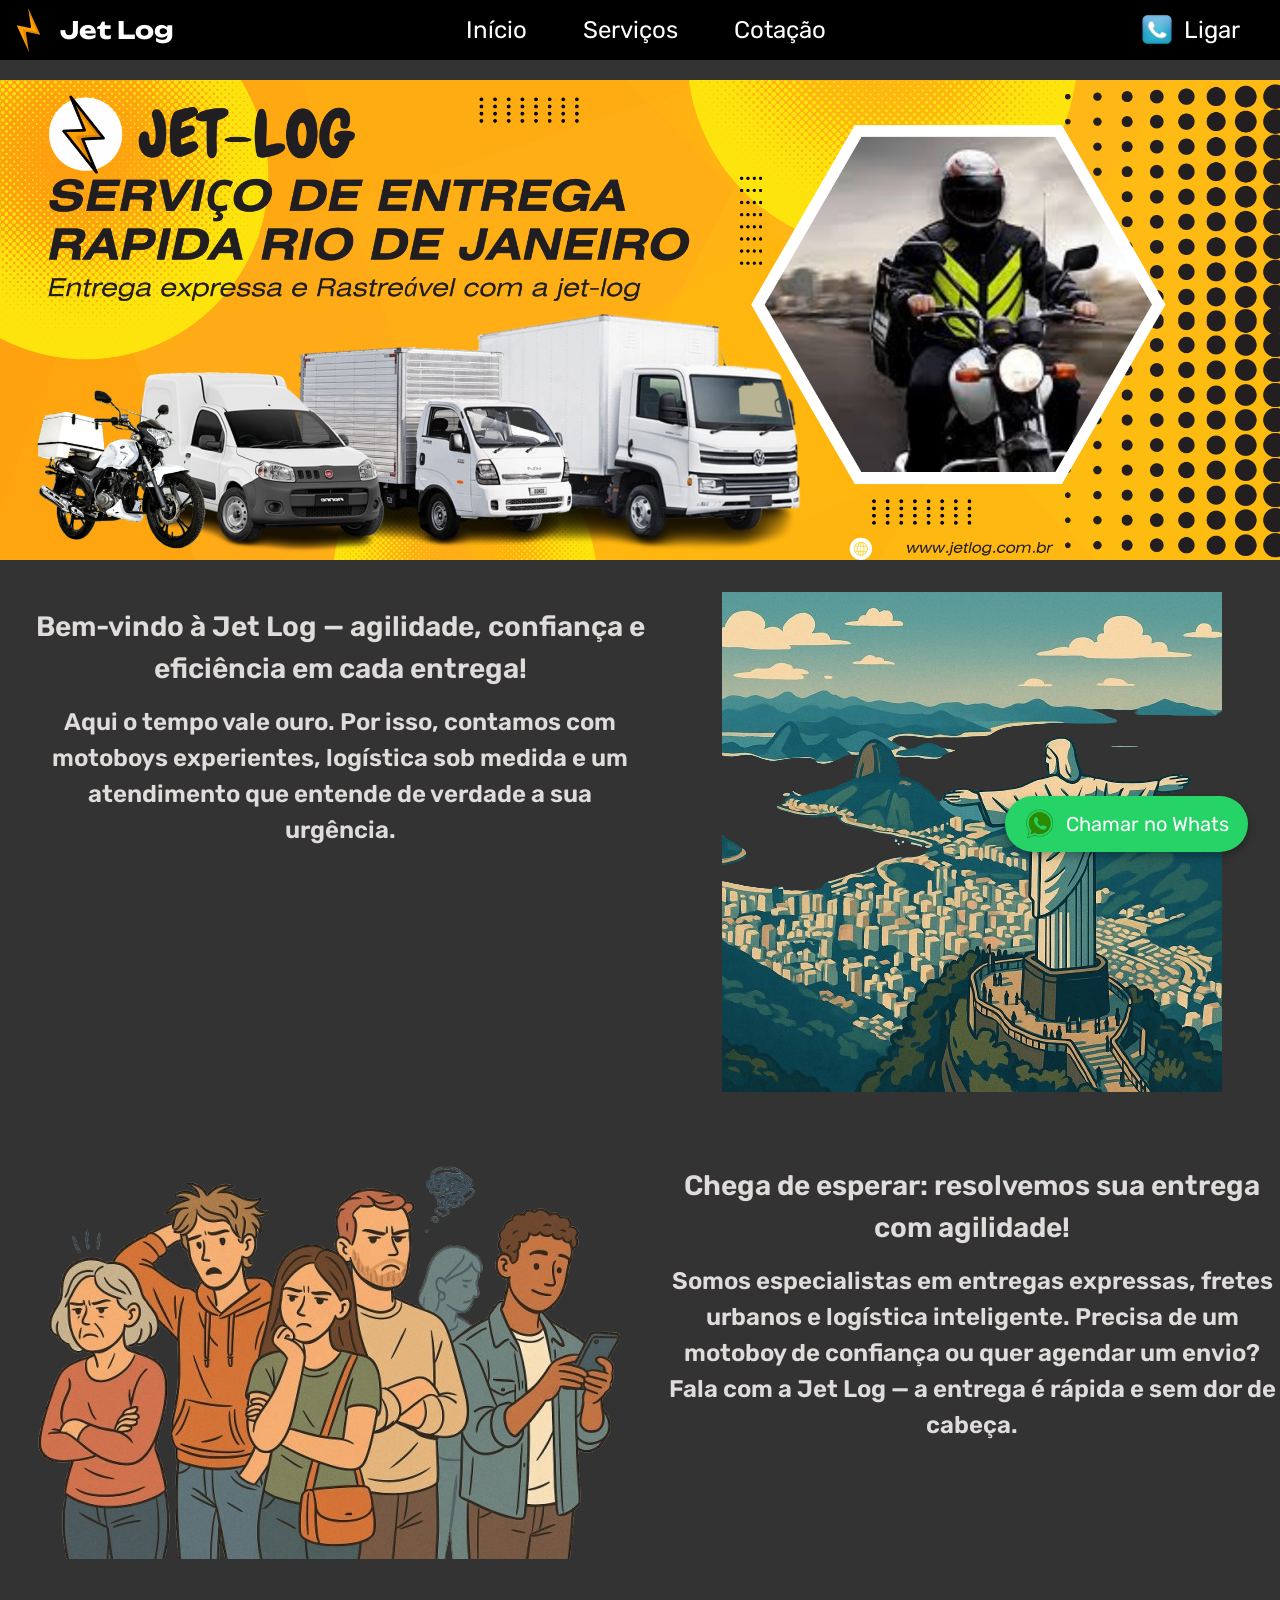
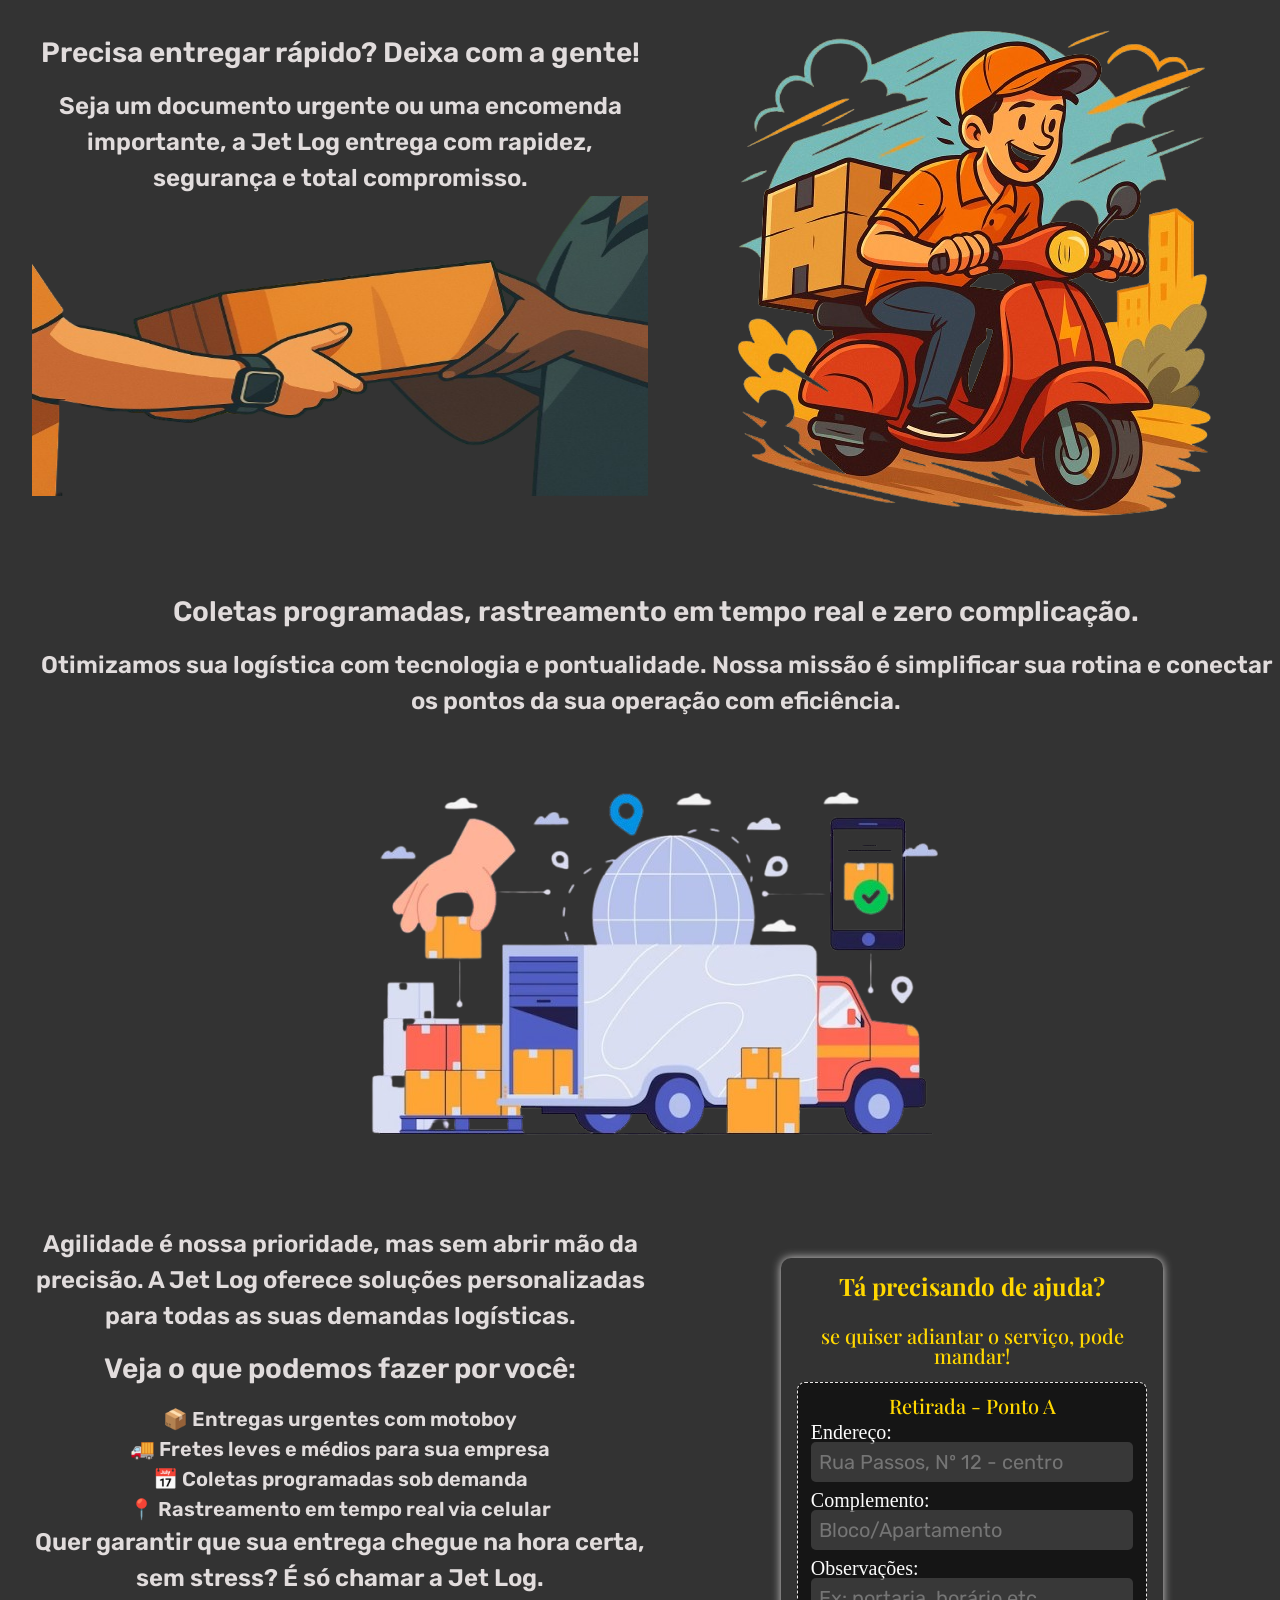
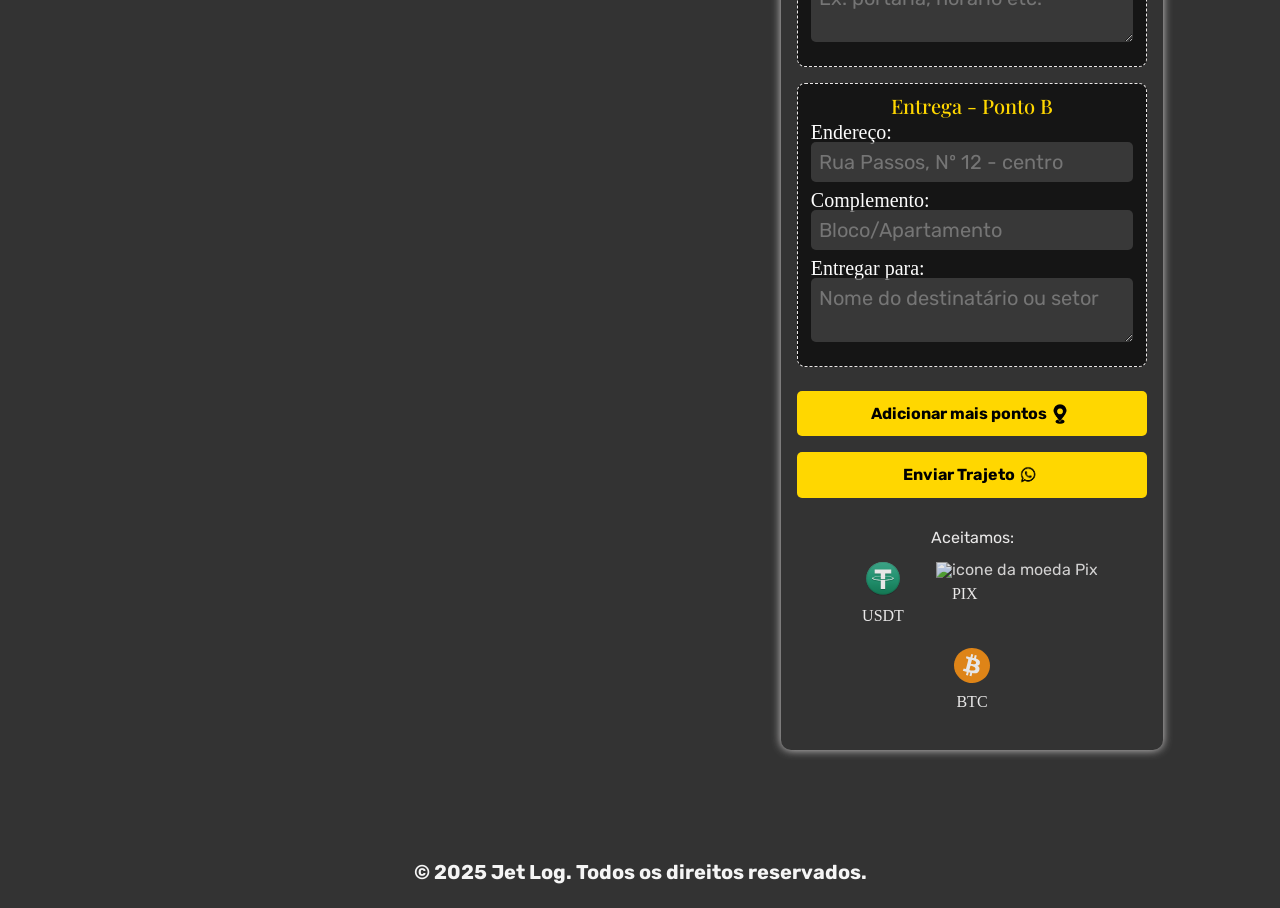
==== index.html @ f8abe3e3 "Primeiro commit do projeto Jetlog" ====
<!DOCTYPE html>
<html lang="pt-br">
<head>
    <!-- Meta tags essenciais -->
    <meta charset="UTF-8">
    <meta name="viewport" content="width=device-width, initial-scale=1.0">

    <meta name="description" content="Entregas rápidas com motoboys confiáveis no Rio. Jet Log é agilidade e eficiência para sua logística urbana.">

    
    <!-- Título da página -->
    <title>Jet Log – Entregas rápidas no Rio de Janeiro</title>

    <!-- Reset CSS para padronização -->
    <link rel="stylesheet" href="./styles/reset.css">

    <!-- Estilos principais -->
    <link rel="stylesheet" href="./styles/body.css">
    <link rel="stylesheet" href="./styles/header.css">
    <link rel="stylesheet" href="./styles/efeitos.css">
    <link rel="stylesheet" href="./styles/home.css">
    <link rel="stylesheet" href="./styles/cotacao.css">

    <!-- Fontes externas do Google Fonts -->
    <link href="https://fonts.googleapis.com/css2?family=Unbounded:wght@700&display=swap" rel="stylesheet">
    <link href="https://fonts.googleapis.com/css2?family=Rubik&display=swap" rel="stylesheet">
    <link href="https://fonts.googleapis.com/css2?family=Playfair+Display&display=swap" rel="stylesheet">
</head>
<body>

    <!-- Cabeçalho fixo -->
    <header class="container cabecalho slide-in-left">
        <!-- Ícone do menu mobile -->
        <div class="menu-icon" id="abrir-menu" aria-label="Abrir menu">
            <span class="bar"></span>
            <span class="bar"></span>
            <span class="bar"></span>
        </div>

        <!-- Logo centralizada -->
        <div class="div-logo-jet">
            <a href="index.html" class="logo-jet" aria-label="Página inicial da Jet Log">
                <img src="./img/icone-raio.svg" alt="Ícone de raio da Jet Log">
                Jet Log
            </a>
        </div>
        <!-- Menu de navegação -->
        <nav class="menu slide-in-top" aria-label="Menu principal">
            <div class="menu-centro">
                <a href="index.html" class="link">Início</a>
                <a href="#bloco-2" class="link">Serviços</a>
                <a href="#enderecos" class="link">Cotação</a>
            </div>
            <div class="menu-direita">
                <a href="tel:+5511999999999" target="_blank" rel="noopener noreferrer" aria-label="Ligar para Jet Log">
                    <img src="./img/icone-telefone.png" alt="Ícone de telefone"><label>Ligar</label>
                </a>
                <span>Ligar</span>
            </div>
        </nav>

    </header>

    <!-- Banner do topo -->
    <div class="banner-topo slide-in-right">
        <img src="./img/banner.jpg" alt="Banner promocional da Jet Log com imagem de transporte rápido">
    </div>

    <!-- Botão fixo do WhatsApp -->
    <div class="botao-whatsapp-fixo">
        <a href="https://wa.me/5511999999999?text=Olá%2C%20gostaria%20de%20solicitar%20uma%20entrega!" target="_blank" rel="noopener noreferrer" aria-label="Chamar Jet Log no WhatsApp">
            <img src="./img/icone-whatsapp.png" alt="Ícone do WhatsApp">
            <span>Chamar no Whats</span>
        </a>
    </div>

    <!-- Conteúdo principal -->
    <main id="conteudo-principal" aria-live="polite">
        <!-- Bloco 1 – Apresentação -->
    <div class="bloco" id="bloco-1">
        <div class="bloco-texto slide-in-bottom" id="bloco-1-texto">
            <h2>Bem-vindo à <strong>Jet Log</strong> — agilidade, confiança e eficiência em cada entrega!</h2>
            <p>
                Aqui o tempo vale ouro. Por isso, contamos com <strong>motoboys experientes</strong>, 
                <strong>logística sob medida</strong> e um atendimento que entende de verdade a sua urgência.
            </p>
        </div>
        <div class="bloco-img" id="bloco-1-img">
            <img src="./img/rj-desenho.png" alt="Ilustração do Cristo Redentor representando o Rio de Janeiro">
        </div>
    </div>

    <!-- Bloco 2 – O que fazemos -->
    <div class="bloco" id="bloco-2">
        <div class="bloco-img slide-in-right" id="bloco-2-img">
            <img src="./img/fila.png" alt="Fila de pessoas aborrecidas esperando atendimento">
        </div>
        <div class="bloco-texto" id="bloco-2-texto">
            <h2>Chega de esperar: resolvemos sua entrega com agilidade!</h2>
            <p>
                Somos especialistas em <strong>entregas expressas</strong>, <strong>fretes urbanos</strong> 
                e <strong>logística inteligente</strong>. Precisa de um motoboy de confiança ou quer agendar um envio? 
                Fala com a Jet Log — a entrega é rápida e sem dor de cabeça.
            </p>
        </div>
    </div>

    <!-- Bloco 3 – Propósito -->
    <div class="bloco" id="bloco-3">
        <div class="bloco-texto" id="bloco-3-texto">
            <h2>Precisa entregar rápido? Deixa com a gente!</h2>
            <p>
                Seja um documento urgente ou uma encomenda importante, 
                a <strong>Jet Log</strong> entrega com <strong>rapidez</strong>, <strong>segurança</strong> e total compromisso.
            </p>
            <img src="./img/entrega-pacote.png" alt="Motoboy pegando um pacote" id="pacote-na-mao">
        </div>
        <div class="bloco-img" id="bloco-3-img">    
            <img src="./img/motoboy-em-acao.png" alt="Entregador da Jet Log em ação">
        </div>
    </div>

    <!-- Bloco 4 – Recursos -->
    <div class="bloco" id="bloco-4">
        <div class="bloco-texto" id="bloco-4-texto">
            <h2>
                Coletas programadas, rastreamento em tempo real e zero complicação.
            </h2>
            <p>
                Otimizamos sua logística com tecnologia e pontualidade. 
                Nossa missão é simplificar sua rotina e conectar os pontos da sua operação com eficiência.
            </p>
        </div>
        <div class="bloco-img" id="bloco-4-img">
            <img src="./img/desenho-caminhao.png" alt="caminhao sendo abastecido com cargas">
        </div>
    </div>

    <!-- Bloco 5 – Lista de serviços -->
    <div class="bloco" id="bloco-5">
        <div class="bloco-texto" id="bloco-5-texto">
        <p>
            Agilidade é nossa prioridade, mas sem abrir mão da precisão. 
            A Jet Log oferece soluções personalizadas para todas as suas demandas logísticas.
        </p>
        <h2>Veja o que podemos fazer por você:</h2>
        <ul>
            <li>📦 Entregas urgentes com motoboy</li>
            <li>🚚 Fretes leves e médios para sua empresa</li>
            <li>📅 Coletas programadas sob demanda</li>
            <li>📍 Rastreamento em tempo real via celular</li>
        </ul>
        <p>
            Quer garantir que sua entrega chegue na hora certa, sem stress? É só chamar a Jet Log.
        </p>
        </div>
        
        <!-- conteúdo via JS -->
        <div id="lista-de-entregas"></div>
        
    </main>

    <!-- Rodapé -->
    <footer class="rodape">
        <p id="rodape-texto">&copy; 2025 Jet Log. Todos os direitos reservados.</p>
    </footer>

    <!-- Script para navegação dinâmica -->
    <script defer src="./scripts/navegacao.js"></script>
    <script defer src="./scripts/criarPonto.js"></script>


</body>
</html>
---- styles/body.css ----
/* 
  === VARIÁVEIS DE FONTE ===
  Fontes principais do site, definidas no :root para reutilização
*/
:root {
  --fonte-texto: 'Rubik', sans-serif;
  --fonte-titulo: 'Playfair Display', serif;
  --fonte-logo: 'Unbounded', sans-serif;
  --amarelo-ouro: #FFD700;

  /* Fontes baseadas na escala do projeto */
  --fs-pequeno: 1rem;        /* 16px */
  --fs-normal: 1.25rem;      /* 20px */
  --fs-grande: 1.5rem;       /* 24px */
  --fs-grande2: 1.75rem;     /* 28px */
  --fs-titulo: 2.5rem;       /* 40px */
}


/* 
  === LAYOUT BASE ===
  Estilo global aplicado ao corpo da página
*/
html, body {
  display: block;
  background-color: #333;
  margin: 0;
  padding: 0;
  font-family: var(--fonte-texto);
  min-height: 100vh; /* garante altura total da tela */
}


/* 
  === BANNER TOPO ===
  Imagem com espaçamento e redimensionamento responsivo
*/
.banner-topo {
  display: block;
  margin-top: 60px;
}

.banner-topo img {
  width: 100vw;
  height: auto;
  max-height: 80vh;
  object-fit: cover;
  object-position: center;
  display: block; /* evita espaço em branco embaixo da imagem */
}


/* 
  === BOTÃO WHATSAPP FIXO ===
  Estilo do botão flutuante para contato via WhatsApp
*/
.botao-whatsapp-fixo {
  position: fixed;
  bottom: 3em;
  right: 2em;
  background-color: #25D366;
  padding: 0.8em 1.2em;
  border-radius: 50px;
  display: flex;
  align-items: center;
  gap: 0.5em;
  z-index: 2;
  box-shadow: 0 4px 8px rgba(0,0,0,0.3);
  transition: background-color 0.3s ease, transform 0.3s ease;
}

.botao-whatsapp-fixo a {
  color: white;
  text-decoration: none;
  font-family: var(--fonte-texto);
  font-size: var(--fs-normal);
  display: flex;
  align-items: center;
}

.botao-whatsapp-fixo img {
  width: 30px;
  height: 30px;
}

.botao-whatsapp-fixo span {
  margin-left: 0.7rem;
}

.botao-whatsapp-fixo:hover {
  background-color: #000000;
  transform: scale(1.05);
}

.botao-whatsapp-fixo a:hover {
  color: var(--amarelo-ouro);
}


/* 
  === CONTEÚDO PRINCIPAL ===
  Cresce pra ocupar o espaço entre header e footer
*/
#conteudo-principal {
  padding: 0 1em;
}


/* 
  === RODAPÉ ===
  Estilo básico do rodapé da página
*/
#rodape-texto {
  text-align: center;
  font-size: var(--fs-normal);
  margin: 2%;
  color: #f5f5f5;
  font-weight: bold;
}


/* 
  === MEDIA QUERIES ===
  Ajustes de layout para tamanhos maiores
*/

/* Tablet: ajustes de ícone de contato */
@media (min-width: 710px) {


  .botao-contato {
    background-color: rgba(75, 75, 75, 0.1);
  }

  .botao-contato img {
    width: 40px;
    height: 40px;
  }

  .banner-topo {
    margin: 5rem 0 1rem 0;
  }

  .banner-topo img {
    width: 100vw;
  }
  
}
---- styles/header.css ----
/* ============================================
   CABEÇALHO FIXO (versão mobile / base)
============================================ */
.cabecalho {
  position: fixed;                    
  top: 0;
  width: 100%;
  background-color: rgba(0, 0, 0, 1); 
  z-index: 2;                         
  padding: 0.76em;
  display: flex;
  justify-content: space-between;
  align-items: center;
}

/* --------------------------------------------
   LOGO CENTRALIZADA NO MOBILE
-------------------------------------------- */
.div-logo-jet {
  position: absolute;
  left: 50%;
  transform: translateX(-50%);
}

.logo-jet {
  position: relative;
  display: flex;
  align-items: center;
  color: white;
  font-weight: bold;
  font-size: var(--fs-grande);
  text-decoration: none;
  font-family: var(--fonte-logo);
}

.logo-jet img {
  width: clamp(40px, 8vw, 60px); /* Responsivo */
  height: auto;
}

/* --------------------------------------------
   ÍCONE HAMBÚRGUER (menu mobile)
-------------------------------------------- */
.menu-icon {
  display: flex;
  flex-direction: column;
  justify-content: center;
  gap: 5px;
  width: 30px;
  height: 25px;
  cursor: pointer;
  color: white;
}

.menu-icon .bar {
  width: 100%;
  height: 3px;
  background-color: white;
  border-radius: 2px;
  transition: all 0.4s ease-in-out;
  transform-origin: center; /* Suaviza rotação */
}

/* Animação do ícone para "X" */
.menu-icon.ativo .bar:nth-child(1) {
  transform: rotate(45deg) translateY(6px);
}
.menu-icon.ativo .bar:nth-child(2) {
  opacity: 0;
}
.menu-icon.ativo .bar:nth-child(3) {
  transform: rotate(-45deg) translateY(-6px);
}

/* --------------------------------------------
   MENU MOBILE (deslizante)
-------------------------------------------- */
.menu {
  display: none;
  flex-direction: column;
  background-color: rgba(0, 0, 0, 0.9);
  position: absolute;
  top: 100%;
  left: 0;
  width: 100%;
}

.menu.ativo {
  display: flex;
}

.menu a {
  display: block;
  padding: 0.75em;
  color: white;
  text-decoration: none;
  font-size: var(--fs-grande);
  transition: background-color 0.3s ease;
}

.menu a:hover {
  background-color: #333;
  border-radius: 20px;
  color: var(--amarelo-ouro);
}

/* === BOTÃO LIGAR (NO HEADER) === */
.menu-direita a {
  display: flex;
  align-items: center;
  padding: 0.75em;
  color: white;
  text-decoration: none;
  font-size: var(--fs-grande);
  border-radius: 20px;
  transition: background-color 0.3s ease, color 0.3s ease;
  gap: 0.5em; /* Espaço entre ícone e texto */

}

/* Ícone dentro do botão */
.menu-direita a img {
  width: 1.25em;
  height: 1.25em;
  flex-shrink: 0;
}

/* Texto (Ligar) */
.menu-direita label {
  font-size: inherit;
  color: inherit;
  margin: 0;
  padding: 0;
}

/* Efeito ao passar o mouse (mesmo que os outros) */
.menu-direita a:hover {
  font-weight: bold;
  background-color: #333;
  color: var(--amarelo-ouro);
}

/* Texto 'Ligar' oculto visualmente, mas acessível para leitores de tela */
.menu-direita span {
  position: absolute;
  width: 1px;
  height: 1px;
  padding: 0;
  overflow: hidden;
  clip: rect(0, 0, 0, 0);
  white-space: nowrap;
  border: 0;
}

/* =================================================================
   RESPONSIVO: TABLET (a partir de 712px)
================================================================= */
@media (min-width: 712px) {
  .cabecalho {
    padding: 0;
    flex-direction: row-reverse;
    align-items: center;
  }

  .div-logo-jet {
    position: static;
    transform: none;
    order: 1;
    margin-right: auto;
    animation: logo-esquerda 0.6s ease forwards;
  }

  .menu {
    display: flex;
    flex-direction: row;
    background-color: transparent;
    align-items: center;
    position: static;
    top: auto;
    left: auto;
    width: auto;
    flex: 1;
  }

  .menu-centro,
  .menu-direita {
    display: flex;
    padding: 0;
    margin: 0;
    gap: 0.5em; /* Espaçamento entre links */
  }

  .menu-centro {
    margin: 0 auto;
    animation: slide-links-centro 0.6s ease forwards;
  }

  .menu-direita {
    margin-right: 1em;
    animation: slide-links-direita 0.6s ease forwards;
  }

  .menu a {
    padding: 0.5em 1em;
  }

  .menu a:hover {
    background-color: #222;
  }

  .menu-icon {
    display: none;
  }
}
---- styles/efeitos.css ----
/* Efeito deslizando de cima */
@keyframes slidein-top {
  from {
      transform: translateY(-100%);
      opacity: 0;
  }
  to {
      transform: translateY(0%);
      opacity: 1;
  }
}

.slide-in-top {
  animation: slidein-top 0.4s ease forwards;
}

/* De baixo */
@keyframes slidein-bottom {
  from {
      transform: translateY(100%);
      opacity: 0;
  }
  to {
      transform: translateY(0%);
      opacity: 1;
  }
}

.slide-in-bottom {
  animation: slidein-bottom 0.4s ease forwards;
}

/* Da esquerda */
@keyframes slidein-left {
  from {
      transform: translateX(-100%);
      opacity: 0;
  }
  to {
      transform: translateX(0%);
      opacity: 1;
  }
}

.slide-in-left {
  animation: slidein-left 0.4s ease forwards;
}

/* Da direita */
@keyframes slidein-right {
  from {
      transform: translateX(100%);
      opacity: 0;
  }
  to {
      transform: translateX(0%);
      opacity: 1;
  }
}

.slide-in-right {
  animation: slidein-right 0.4s ease forwards;
}

/* Delay */
.slide-in-delay {
  animation-delay: 0.6s;
}

@media (min-width: 1024px) {
  /* Redefinindo a animação slide-in-right no desktop */
  .slide-in-right {
    animation-name: slidein-top; /* Vem de cima no desktop */
  }

  /* Redefinindo a animação slide-in-left no desktop */
  .slide-in-left {
    animation-name: slidein-bottom; /* Vem de baixo no desktop */
  }

  /* Redefinindo a animação slide-in-top no desktop */
  .slide-in-top {
    animation-name: slidein-left; /* Vem da esquerda no desktop */
  }

  /* Redefinindo a animação slide-in-bottom no desktop */
  .slide-in-bottom {
    animation-name: slidein-right; /* Vem da direita no desktop */
  }

  /* Caso queira aumentar o tempo no desktop */
  .slide-in-right,
  .slide-in-left,
  .slide-in-top,
  .slide-in-bottom {
    animation-duration: 0.6s;
  }
}
---- styles/home.css ----
/* Define o main como flex container em coluna */
main {
  display: flex;
  flex-direction: column;
  margin-bottom: 5%;
}

img {
  max-width: 100%;
}

.bloco {
  margin: 1rem;
}

.bloco-texto {
  text-align: center;
  color: #e1dcdc;
  font-family: var(--fonte-texto);
  line-height: 1.5;
  font-weight: 600;
}

.bloco-texto h2 {
  font-size: var(--fs-normal);
  margin: 0.5em 0;
}

.bloco-texto p {
  font-size: var(--fs-pequeno);
}

#bloco-5-texto li {
  font-size: var(--fs-pequeno);
}

/* Garante espaçamento entre texto e imagem de cada bloco */
[id^="bloco-"][id$="-texto"],
[id^="bloco-"][id$="-img"] {
  margin-bottom: 1.5rem;
}

/* Inverte ordem do bloco 3 no mobile */
#bloco-3-texto {
  display: flex;
  flex-direction: column-reverse;
}

/* ----- RESPONSIVO: a partir de 612px ----- */
@media (min-width: 612px) {
  .bloco-texto h2 {
    font-size: var(--fs-grande);
  }

  .bloco-texto p {
    font-size: var(--fs-normal);
  }

  #bloco-5-texto li {
    font-size: var(--fs-normal);
  }

  /* Blocos se tornam grid com 2 colunas */
  .bloco {
    display: grid;
    grid-template-columns: 1fr 1fr;
    gap: 1rem;
    border-radius: 0.5rem;
    width: 100%;
  }

  .bloco-texto, .bloco-img {
    width: 100%;
  }

  .bloco-img {
    width: 100%;
    height: auto;
    object-fit: contain;
    text-align: center;
  }

  /* No desktop, bloco 3 volta ordem normal */
  #bloco-3-texto {
    display: flex;
    flex-direction: column;
  }

  #bloco-3-texto img {
    height: 300px;
  }

  #bloco-4 {
    display: flex;
    flex-direction: column;
  }

  /* Centraliza a lista de entregas */
  #lista-de-entregas {
    display: flex;
    justify-content: center;
    padding: 2rem;
  }
}

/* ----- RESPONSIVO: a partir de 870px ----- */
@media (min-width: 870px) {
  .bloco-texto h2 {
    font-size: var(--fs-grande2);
  }

  .bloco-texto p {
    font-size: var(--fs-grande);
  }
}

/* ----- RESPONSIVO: a partir de 1440px ----- */
@media (min-width: 1440px) {
  .bloco-texto h2 {
    font-size: var(--fs-titulo);
  }

  .bloco-texto p {
    font-size: var(--fs-grande2);
  }

  #bloco-5-texto li {
    font-size: var(--fs-grande);
    padding: 5px;
  }
}
---- styles/cotacao.css ----
/* ------------------------------
   FORMULÁRIO DE ENTREGA
------------------------------ */

.formulario-entrega {
  padding: 1rem ;
  gap: 0.5em;
  border-radius: 10px;
  box-shadow: 0 0 10px rgb(212, 210, 210);
  font-family: var(--fonte-texto);
  max-width: 350px; /* Limita a largura */


}

.formulario-entrega h2 {
text-align: center;
font-size: var(--fs-grande);
margin-bottom: 0.5em;
font-family: var(--fonte-titulo);
font-weight: 700;
color: var(--amarelo-ouro);
}


.formulario-entrega h3 {
  font-size: var(--fs-normal);
  text-align: center;
  font-weight: 500;
  margin-bottom: 0.3em;
  font-family: var(--fonte-titulo, 'Franklin Gothic Medium', 'Arial Narrow', Arial, sans-serif);
  color: var(--amarelo-ouro); 
}

.formulario-entrega label {
  display: flex;
  font-family: 'Times New Roman', Times, serif;
  color: #fcfcfc;
  font-size: var(--fs-normal);
  
}

/* Estilo dos inputs do formulário */
input, textarea {
  width: 100%;
  max-width: 350px; /* Limita a largura mesmo com width: 100% */
  padding: 0.4em;
  margin-bottom: 0.4em;
  border-radius: 5px;
  border: none;
  font-size: var(--fs-normal);
  font-family: var(--fonte-texto);
  box-sizing: border-box;
  background-color: #4d4c4ca5;
  color: rgb(0, 0, 0);
  transition: 0.2s ease;

}

input:focus, textarea:focus {
  outline: 2px solid var(--amarelo-ouro);
  background-color: #242424cf;
}

/* Estilo dos botões do formulário */
.botoes-form {
  display: flex;
  flex-direction: column;
  gap: 1em;
  margin-top: 1.5em;
}


.botoes-form button img {
  height: 26px; /* Tamanho mais proporcional ao texto */
  width: auto;
}

/* Estilo geral dos botões */
button {
  display: flex;
  justify-content: center;
  flex-direction: row-reverse;
  align-items: center;
  padding: 0.6em 0.8em;
  max-width: 350px; /* Limita a largura mesmo com width: 100% */
  border: none;
  border-radius: 5px;
  font-weight: bold;
  font-family: var(--fonte-texto);
  font-size: var(--fs-pequeno);
  cursor: pointer;
  background-color: var(--amarelo-ouro);
  color: #000;
  transition: background-color 0.3s ease, transform 0.2s ease;
}

button:hover {
  background-color: #e6c200;
  transform: translateY(-2px);
}

/* Botão de remover ponto */
.remover-ponto {
  background-color: #ff4d4d;
  color: white;
  margin-top: 1em;
  font-size: var(--fs-pequeno);
}

.remover-ponto:hover {
  background-color: #e03e3e;
  transform: translateY(-2px);
}

/* Agrupamento de cada ponto extra */
.ponto-a, .ponto-b, .ponto-extra {
  margin-top: 1em;
  padding: 0.8em;
  background-color: rgba(5, 5, 5, 0.644);
  border: 1.5px dashed #eae7e7;
  border-radius: 8px;
  max-width: 350px;
  
}


/* ------------------------------
 FORMAS DE PAGAMENTO
------------------------------ */

.formas-pagamento {
  margin-top: 2em;
  text-align: center;
  color: #e9e8e8;
  font-family: var(--fonte-texto);
  font-size: var(--fs-pequeno);
}

/* Container dos ícones de pagamento */
.icones-pagamento {
  display: flex;
  justify-content: center;
  gap: 1em;
  margin: 1em;
  flex-wrap: wrap; /* Permite quebrar linha se necessário */
}

.icones-pagamento label {
  color: #e9e8e8;
  font-size: var(--fs-pequeno);
  margin: 0.5em 1em;
}

/* Estilo individual dos ícones */
.icones-pagamento img {
  width: 2.2em;
  height: auto;
  transition: transform 0.2s ease;
  filter: brightness(0.9);
}

/* Efeito hover nos ícones de pagamento */
.icones-pagamento img:hover {
  transform: scale(1.1);
  filter: brightness(1.1);
}
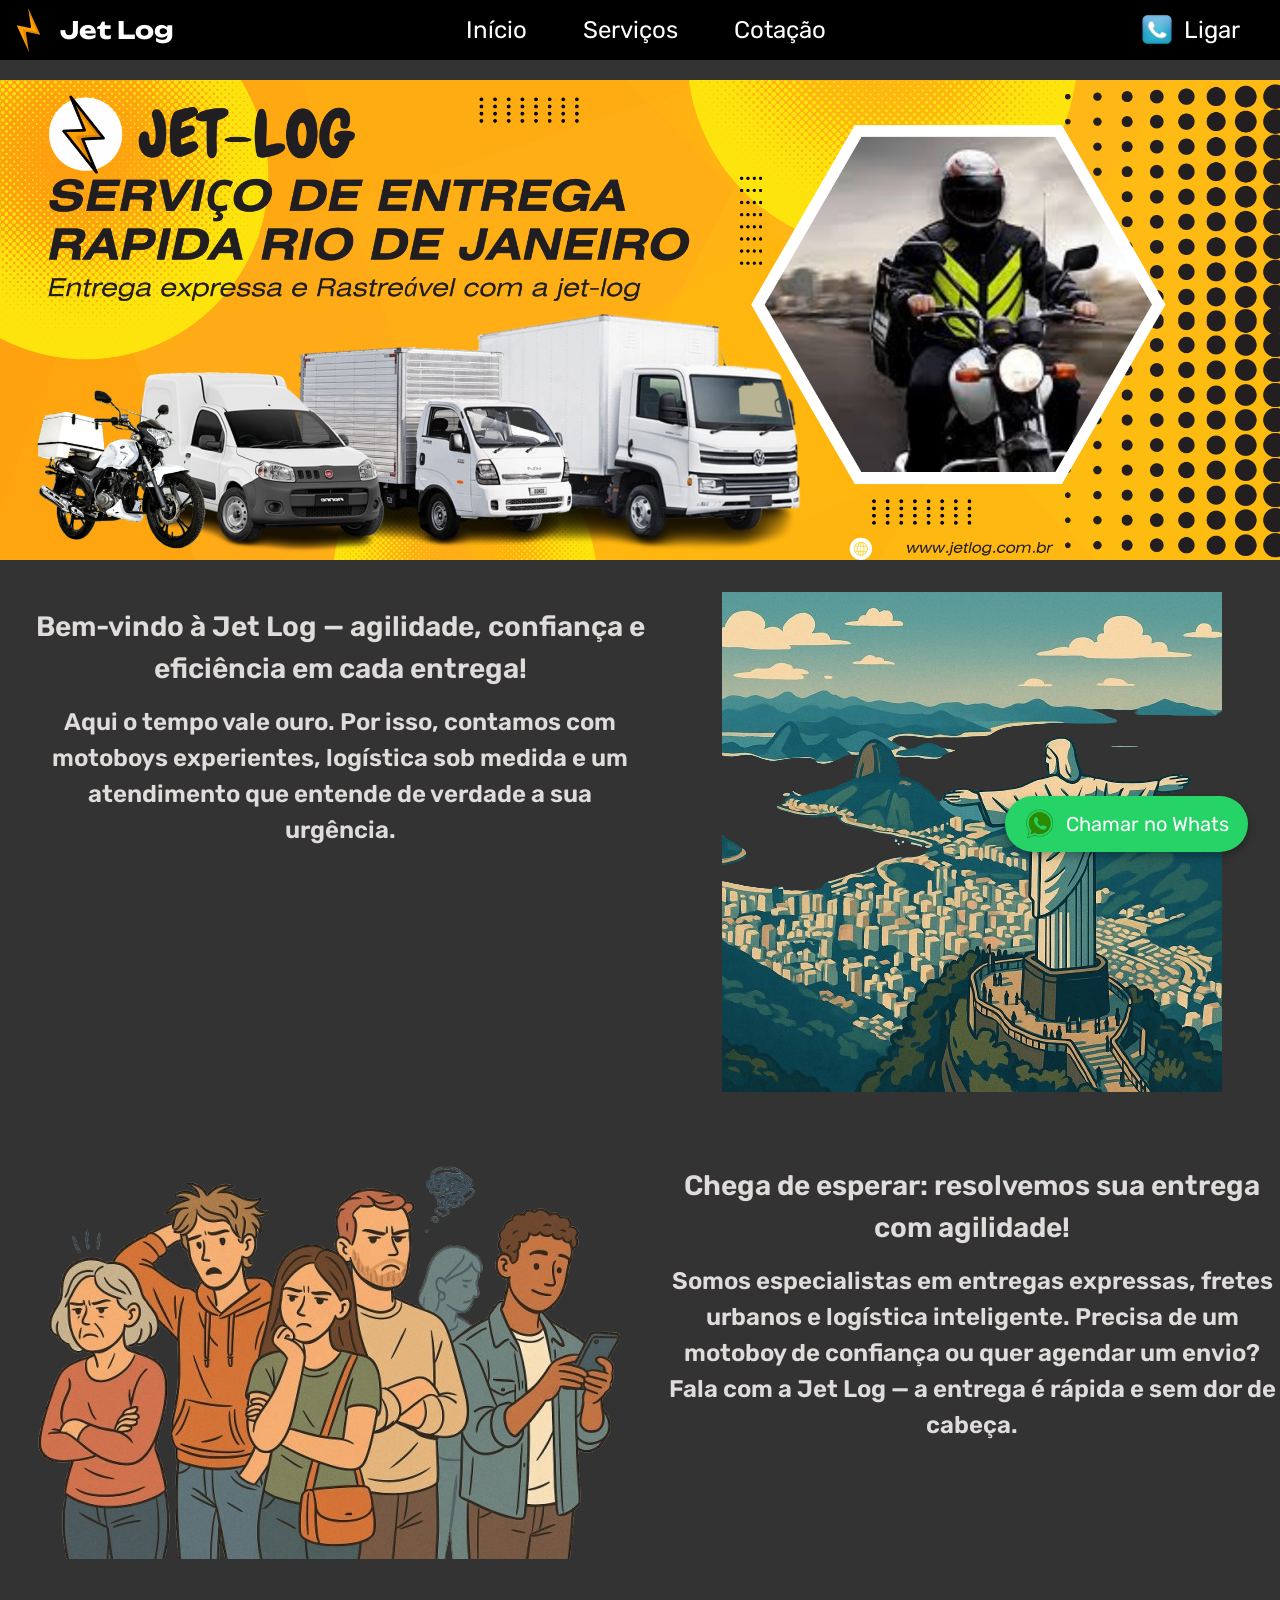
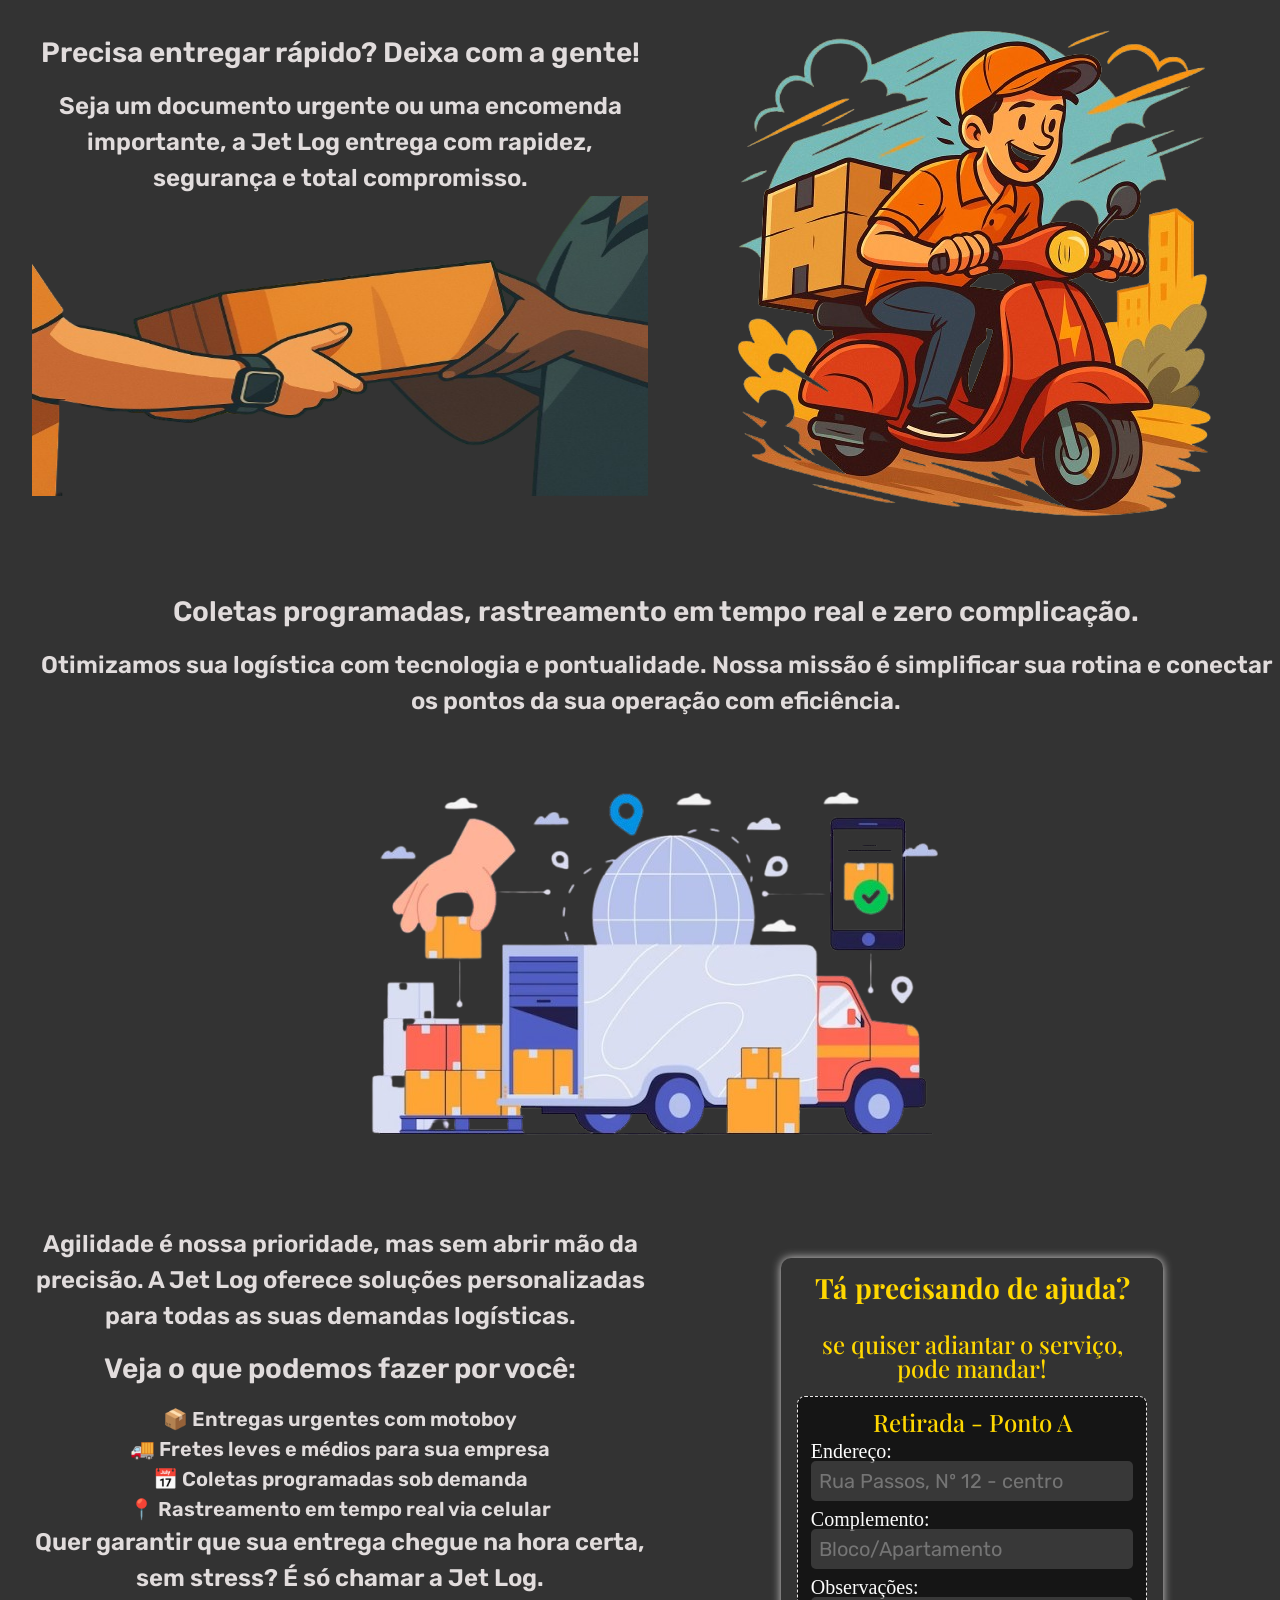
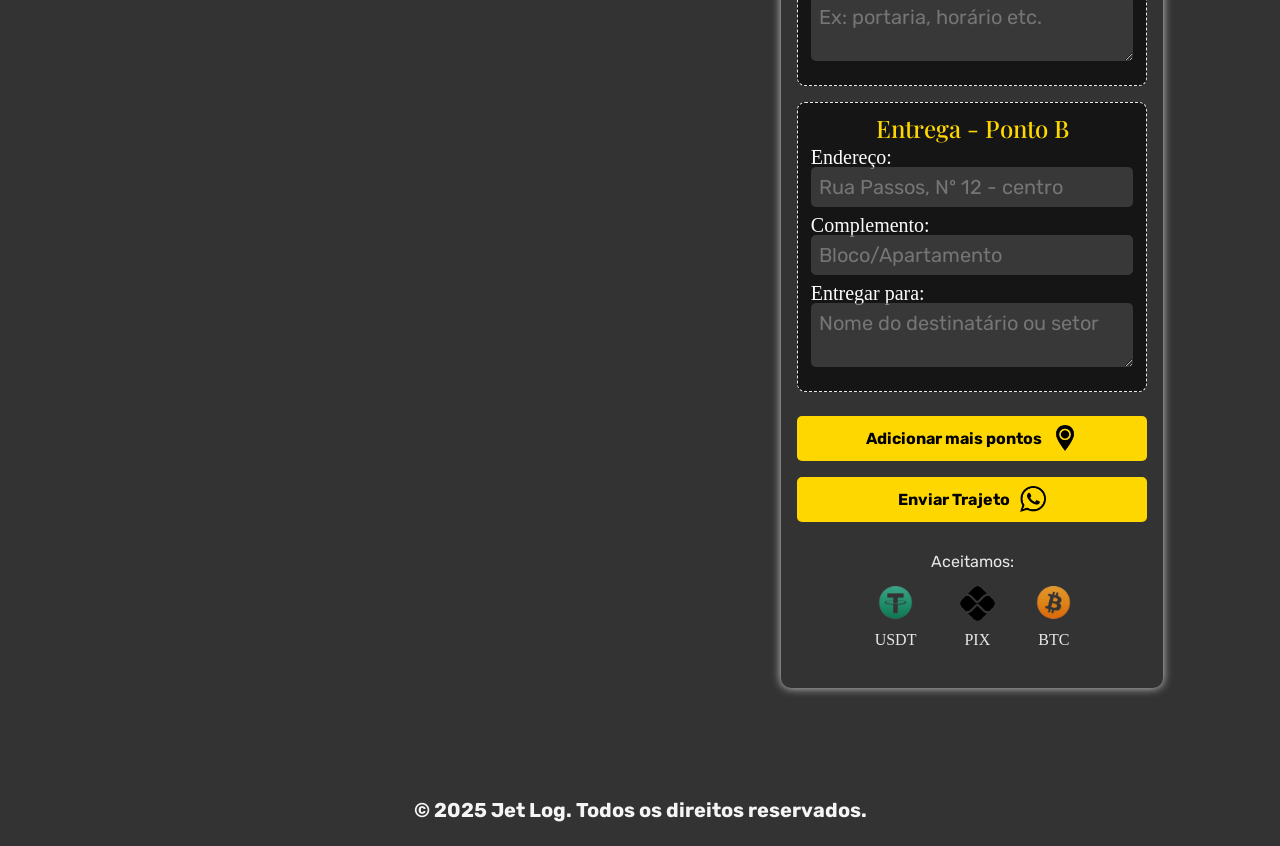
==== commit 977142e1: "Movendo cotacao.html e imagens para a raiz; ajustes no CSS e JS" ====
--- a/index.html
+++ b/index.html
@@ -1,174 +1,174 @@
 <!DOCTYPE html>
 <html lang="pt-br">
-<head>
-    <!-- Meta tags essenciais -->
-    <meta charset="UTF-8">
-    <meta name="viewport" content="width=device-width, initial-scale=1.0">
+    <head>
+        <!-- Meta tags essenciais -->
+        <meta charset="UTF-8">
+        <meta name="viewport" content="width=device-width, initial-scale=1.0">
 
-    <meta name="description" content="Entregas rápidas com motoboys confiáveis no Rio. Jet Log é agilidade e eficiência para sua logística urbana.">
+        <meta name="description" content="Entregas rápidas com motoboys confiáveis no Rio. Jet Log é agilidade e eficiência para sua logística urbana.">
 
-    
-    <!-- Título da página -->
-    <title>Jet Log – Entregas rápidas no Rio de Janeiro</title>
+        
+        <!-- Título da página -->
+        <title>Jet Log – Entregas rápidas no Rio de Janeiro</title>
 
-    <!-- Reset CSS para padronização -->
-    <link rel="stylesheet" href="./styles/reset.css">
+        <!-- Reset CSS para padronização -->
+        <link rel="stylesheet" href="./styles/reset.css">
 
-    <!-- Estilos principais -->
-    <link rel="stylesheet" href="./styles/body.css">
-    <link rel="stylesheet" href="./styles/header.css">
-    <link rel="stylesheet" href="./styles/efeitos.css">
-    <link rel="stylesheet" href="./styles/home.css">
-    <link rel="stylesheet" href="./styles/cotacao.css">
+        <!-- Estilos principais -->
+        <link rel="stylesheet" href="./styles/body.css">
+        <link rel="stylesheet" href="./styles/header.css">
+        <link rel="stylesheet" href="./styles/efeitos.css">
+        <link rel="stylesheet" href="./styles/home.css">
+        <link rel="stylesheet" href="./styles/cotacao.css">
 
-    <!-- Fontes externas do Google Fonts -->
-    <link href="https://fonts.googleapis.com/css2?family=Unbounded:wght@700&display=swap" rel="stylesheet">
-    <link href="https://fonts.googleapis.com/css2?family=Rubik&display=swap" rel="stylesheet">
-    <link href="https://fonts.googleapis.com/css2?family=Playfair+Display&display=swap" rel="stylesheet">
-</head>
-<body>
+        <!-- Fontes externas do Google Fonts -->
+        <link href="https://fonts.googleapis.com/css2?family=Unbounded:wght@700&display=swap" rel="stylesheet">
+        <link href="https://fonts.googleapis.com/css2?family=Rubik&display=swap" rel="stylesheet">
+        <link href="https://fonts.googleapis.com/css2?family=Playfair+Display&display=swap" rel="stylesheet">
+    </head>
+    <body>
 
-    <!-- Cabeçalho fixo -->
-    <header class="container cabecalho slide-in-left">
-        <!-- Ícone do menu mobile -->
-        <div class="menu-icon" id="abrir-menu" aria-label="Abrir menu">
-            <span class="bar"></span>
-            <span class="bar"></span>
-            <span class="bar"></span>
+        <!-- Cabeçalho fixo -->
+        <header class="container cabecalho slide-in-left">
+            <!-- Ícone do menu mobile -->
+            <div class="menu-icon" id="abrir-menu" aria-label="Abrir menu">
+                <span class="bar"></span>
+                <span class="bar"></span>
+                <span class="bar"></span>
+            </div>
+
+            <!-- Logo centralizada -->
+            <div class="div-logo-jet">
+                <a href="index.html" class="logo-jet" aria-label="Página inicial da Jet Log">
+                    <img src="./img/icone-raio.svg" alt="Ícone de raio da Jet Log">
+                    Jet Log
+                </a>
+            </div>
+            <!-- Menu de navegação -->
+            <nav class="menu slide-in-top" aria-label="Menu principal">
+                <div class="menu-centro">
+                    <a href="index.html" class="link">Início</a>
+                    <a href="#bloco-2" class="link">Serviços</a>
+                    <a href="#enderecos" class="link">Cotação</a>
+                </div>
+                <div class="menu-direita">
+                    <a href="tel:+5511999999999" target="_blank" rel="noopener noreferrer" aria-label="Ligar para Jet Log">
+                        <img src="./img/icone-telefone.png" alt="Ícone de telefone"><label>Ligar</label>
+                    </a>
+                    <span>Ligar</span>
+                </div>
+            </nav>
+
+        </header>
+
+        <!-- Banner do topo -->
+        <div class="banner-topo slide-in-right">
+            <img src="./img/banner.jpg" alt="Banner promocional da Jet Log com imagem de transporte rápido">
         </div>
 
-        <!-- Logo centralizada -->
-        <div class="div-logo-jet">
-            <a href="index.html" class="logo-jet" aria-label="Página inicial da Jet Log">
-                <img src="./img/icone-raio.svg" alt="Ícone de raio da Jet Log">
-                Jet Log
+        <!-- Botão fixo do WhatsApp -->
+        <div class="botao-whatsapp-fixo">
+            <a href="https://wa.me/5511999999999?text=Olá%2C%20gostaria%20de%20solicitar%20uma%20entrega!" target="_blank" rel="noopener noreferrer" aria-label="Chamar Jet Log no WhatsApp">
+                <img src="./img/icone-whatsapp.png" alt="Ícone do WhatsApp">
+                <span>Chamar no Whats</span>
             </a>
         </div>
-        <!-- Menu de navegação -->
-        <nav class="menu slide-in-top" aria-label="Menu principal">
-            <div class="menu-centro">
-                <a href="index.html" class="link">Início</a>
-                <a href="#bloco-2" class="link">Serviços</a>
-                <a href="#enderecos" class="link">Cotação</a>
+
+        <!-- Conteúdo principal -->
+        <main id="conteudo-principal" aria-live="polite">
+            <!-- Bloco 1 – Apresentação -->
+            <div class="bloco slide-in-bottom" id="bloco-1">
+                <div class="bloco-texto" id="bloco-1-texto">
+                    <h2>Bem-vindo à <strong>Jet Log</strong> — agilidade, confiança e eficiência em cada entrega!</h2>
+                    <p>
+                        Aqui o tempo vale ouro. Por isso, contamos com <strong>motoboys experientes</strong>, 
+                        <strong>logística sob medida</strong> e um atendimento que entende de verdade a sua urgência.
+                    </p>
+                </div>
+                <div class="bloco-img" id="bloco-1-img">
+                    <img src="./img/rj-desenho.png" alt="Ilustração do Cristo Redentor representando o Rio de Janeiro">
+                </div>
             </div>
-            <div class="menu-direita">
-                <a href="tel:+5511999999999" target="_blank" rel="noopener noreferrer" aria-label="Ligar para Jet Log">
-                    <img src="./img/icone-telefone.png" alt="Ícone de telefone"><label>Ligar</label>
-                </a>
-                <span>Ligar</span>
+
+            <!-- Bloco 2 – O que fazemos -->
+            <div class="bloco slide-in-right" id="bloco-2">
+                <div class="bloco-img" id="bloco-2-img">
+                    <img src="./img/fila.png" alt="Fila de pessoas aborrecidas esperando atendimento">
+                </div>
+                <div class="bloco-texto" id="bloco-2-texto">
+                    <h2>Chega de esperar: resolvemos sua entrega com agilidade!</h2>
+                    <p>
+                        Somos especialistas em <strong>entregas expressas</strong>, <strong>fretes urbanos</strong> 
+                        e <strong>logística inteligente</strong>. Precisa de um motoboy de confiança ou quer agendar um envio? 
+                        Fala com a Jet Log — a entrega é rápida e sem dor de cabeça.
+                    </p>
+                </div>
             </div>
-        </nav>
 
-    </header>
+            <!-- Bloco 3 – Propósito -->
+            <div class="bloco" id="bloco-3">
+                <div class="bloco-texto" id="bloco-3-texto">
+                    <h2>Precisa entregar rápido? Deixa com a gente!</h2>
+                    <p>
+                        Seja um documento urgente ou uma encomenda importante, 
+                        a <strong>Jet Log</strong> entrega com <strong>rapidez</strong>, <strong>segurança</strong> e total compromisso.
+                    </p>
+                    <img src="./img/entrega-pacote.png" alt="Motoboy pegando um pacote" id="pacote-na-mao">
+                </div>
+                <div class="bloco-img" id="bloco-3-img">    
+                    <img src="./img/motoboy-em-acao.png" alt="Entregador da Jet Log em ação">
+                </div>
+            </div>
 
-    <!-- Banner do topo -->
-    <div class="banner-topo slide-in-right">
-        <img src="./img/banner.jpg" alt="Banner promocional da Jet Log com imagem de transporte rápido">
-    </div>
+            <!-- Bloco 4 – Recursos -->
+            <div class="bloco" id="bloco-4">
+                <div class="bloco-texto" id="bloco-4-texto">
+                    <h2>
+                        Coletas programadas, rastreamento em tempo real e zero complicação.
+                    </h2>
+                    <p>
+                        Otimizamos sua logística com tecnologia e pontualidade. 
+                        Nossa missão é simplificar sua rotina e conectar os pontos da sua operação com eficiência.
+                    </p>
+                </div>
+                <div class="bloco-img" id="bloco-4-img">
+                    <img src="./img/desenho-caminhao.png" alt="caminhao sendo abastecido com cargas">
+                </div>
+            </div>
 
-    <!-- Botão fixo do WhatsApp -->
-    <div class="botao-whatsapp-fixo">
-        <a href="https://wa.me/5511999999999?text=Olá%2C%20gostaria%20de%20solicitar%20uma%20entrega!" target="_blank" rel="noopener noreferrer" aria-label="Chamar Jet Log no WhatsApp">
-            <img src="./img/icone-whatsapp.png" alt="Ícone do WhatsApp">
-            <span>Chamar no Whats</span>
-        </a>
-    </div>
+            <!-- Bloco 5 – Lista de serviços -->
+            <div class="bloco" id="bloco-5">
+                <div class="bloco-texto" id="bloco-5-texto">
+                    <p>
+                        Agilidade é nossa prioridade, mas sem abrir mão da precisão. 
+                        A Jet Log oferece soluções personalizadas para todas as suas demandas logísticas.
+                    </p>
+                    <h2>Veja o que podemos fazer por você:</h2>
+                    <ul>
+                        <li>📦 Entregas urgentes com motoboy</li>
+                        <li>🚚 Fretes leves e médios para sua empresa</li>
+                        <li>📅 Coletas programadas sob demanda</li>
+                        <li>📍 Rastreamento em tempo real via celular</li>
+                    </ul>
+                    <p>
+                        Quer garantir que sua entrega chegue na hora certa, sem stress? É só chamar a Jet Log.
+                    </p>
+                </div>
+                
+                <!-- conteúdo via JS -->
+                <div id="lista-de-entregas"></div>
+            
+        </main>
 
-    <!-- Conteúdo principal -->
-    <main id="conteudo-principal" aria-live="polite">
-        <!-- Bloco 1 – Apresentação -->
-    <div class="bloco" id="bloco-1">
-        <div class="bloco-texto slide-in-bottom" id="bloco-1-texto">
-            <h2>Bem-vindo à <strong>Jet Log</strong> — agilidade, confiança e eficiência em cada entrega!</h2>
-            <p>
-                Aqui o tempo vale ouro. Por isso, contamos com <strong>motoboys experientes</strong>, 
-                <strong>logística sob medida</strong> e um atendimento que entende de verdade a sua urgência.
-            </p>
-        </div>
-        <div class="bloco-img" id="bloco-1-img">
-            <img src="./img/rj-desenho.png" alt="Ilustração do Cristo Redentor representando o Rio de Janeiro">
-        </div>
-    </div>
+        <!-- Rodapé -->
+        <footer class="rodape">
+            <p id="rodape-texto">&copy; 2025 Jet Log. Todos os direitos reservados.</p>
+        </footer>
 
-    <!-- Bloco 2 – O que fazemos -->
-    <div class="bloco" id="bloco-2">
-        <div class="bloco-img slide-in-right" id="bloco-2-img">
-            <img src="./img/fila.png" alt="Fila de pessoas aborrecidas esperando atendimento">
-        </div>
-        <div class="bloco-texto" id="bloco-2-texto">
-            <h2>Chega de esperar: resolvemos sua entrega com agilidade!</h2>
-            <p>
-                Somos especialistas em <strong>entregas expressas</strong>, <strong>fretes urbanos</strong> 
-                e <strong>logística inteligente</strong>. Precisa de um motoboy de confiança ou quer agendar um envio? 
-                Fala com a Jet Log — a entrega é rápida e sem dor de cabeça.
-            </p>
-        </div>
-    </div>
-
-    <!-- Bloco 3 – Propósito -->
-    <div class="bloco" id="bloco-3">
-        <div class="bloco-texto" id="bloco-3-texto">
-            <h2>Precisa entregar rápido? Deixa com a gente!</h2>
-            <p>
-                Seja um documento urgente ou uma encomenda importante, 
-                a <strong>Jet Log</strong> entrega com <strong>rapidez</strong>, <strong>segurança</strong> e total compromisso.
-            </p>
-            <img src="./img/entrega-pacote.png" alt="Motoboy pegando um pacote" id="pacote-na-mao">
-        </div>
-        <div class="bloco-img" id="bloco-3-img">    
-            <img src="./img/motoboy-em-acao.png" alt="Entregador da Jet Log em ação">
-        </div>
-    </div>
-
-    <!-- Bloco 4 – Recursos -->
-    <div class="bloco" id="bloco-4">
-        <div class="bloco-texto" id="bloco-4-texto">
-            <h2>
-                Coletas programadas, rastreamento em tempo real e zero complicação.
-            </h2>
-            <p>
-                Otimizamos sua logística com tecnologia e pontualidade. 
-                Nossa missão é simplificar sua rotina e conectar os pontos da sua operação com eficiência.
-            </p>
-        </div>
-        <div class="bloco-img" id="bloco-4-img">
-            <img src="./img/desenho-caminhao.png" alt="caminhao sendo abastecido com cargas">
-        </div>
-    </div>
-
-    <!-- Bloco 5 – Lista de serviços -->
-    <div class="bloco" id="bloco-5">
-        <div class="bloco-texto" id="bloco-5-texto">
-        <p>
-            Agilidade é nossa prioridade, mas sem abrir mão da precisão. 
-            A Jet Log oferece soluções personalizadas para todas as suas demandas logísticas.
-        </p>
-        <h2>Veja o que podemos fazer por você:</h2>
-        <ul>
-            <li>📦 Entregas urgentes com motoboy</li>
-            <li>🚚 Fretes leves e médios para sua empresa</li>
-            <li>📅 Coletas programadas sob demanda</li>
-            <li>📍 Rastreamento em tempo real via celular</li>
-        </ul>
-        <p>
-            Quer garantir que sua entrega chegue na hora certa, sem stress? É só chamar a Jet Log.
-        </p>
-        </div>
-        
-        <!-- conteúdo via JS -->
-        <div id="lista-de-entregas"></div>
-        
-    </main>
-
-    <!-- Rodapé -->
-    <footer class="rodape">
-        <p id="rodape-texto">&copy; 2025 Jet Log. Todos os direitos reservados.</p>
-    </footer>
-
-    <!-- Script para navegação dinâmica -->
-    <script defer src="./scripts/navegacao.js"></script>
-    <script defer src="./scripts/criarPonto.js"></script>
+        <!-- Script para navegação dinâmica -->
+        <script defer src="./scripts/navegacao.js"></script>
+        <script defer src="./scripts/criarPonto.js"></script>
 
 
-</body>
+    </body>
 </html>
--- a/styles/body.css
+++ b/styles/body.css
@@ -112,7 +112,7 @@
 */
 #rodape-texto {
   text-align: center;
-  font-size: var(--fs-normal);
+  font-size: var(--fs-pequeno);
   margin: 2%;
   color: #f5f5f5;
   font-weight: bold;
@@ -126,6 +126,10 @@
 
 /* Tablet: ajustes de ícone de contato */
 @media (min-width: 710px) {
+
+  #rodape-texto {
+    font-size: var(--fs-normal);
+  }
 
 
   .botao-contato {
--- a/styles/cotacao.css
+++ b/styles/cotacao.css
@@ -76,6 +76,7 @@
 .botoes-form button img {
   height: 26px; /* Tamanho mais proporcional ao texto */
   width: auto;
+  margin-left: 10px;
 }
 
 /* Estilo geral dos botões */
@@ -169,3 +170,11 @@
 }
 
 
+@media (min-width: 1024px) {
+  .formulario-entrega h2 {
+    font-size: var(--fs-grande2);
+  }
+  .formulario-entrega h3 {
+    font-size: var(--fs-grande);
+  }
+}
